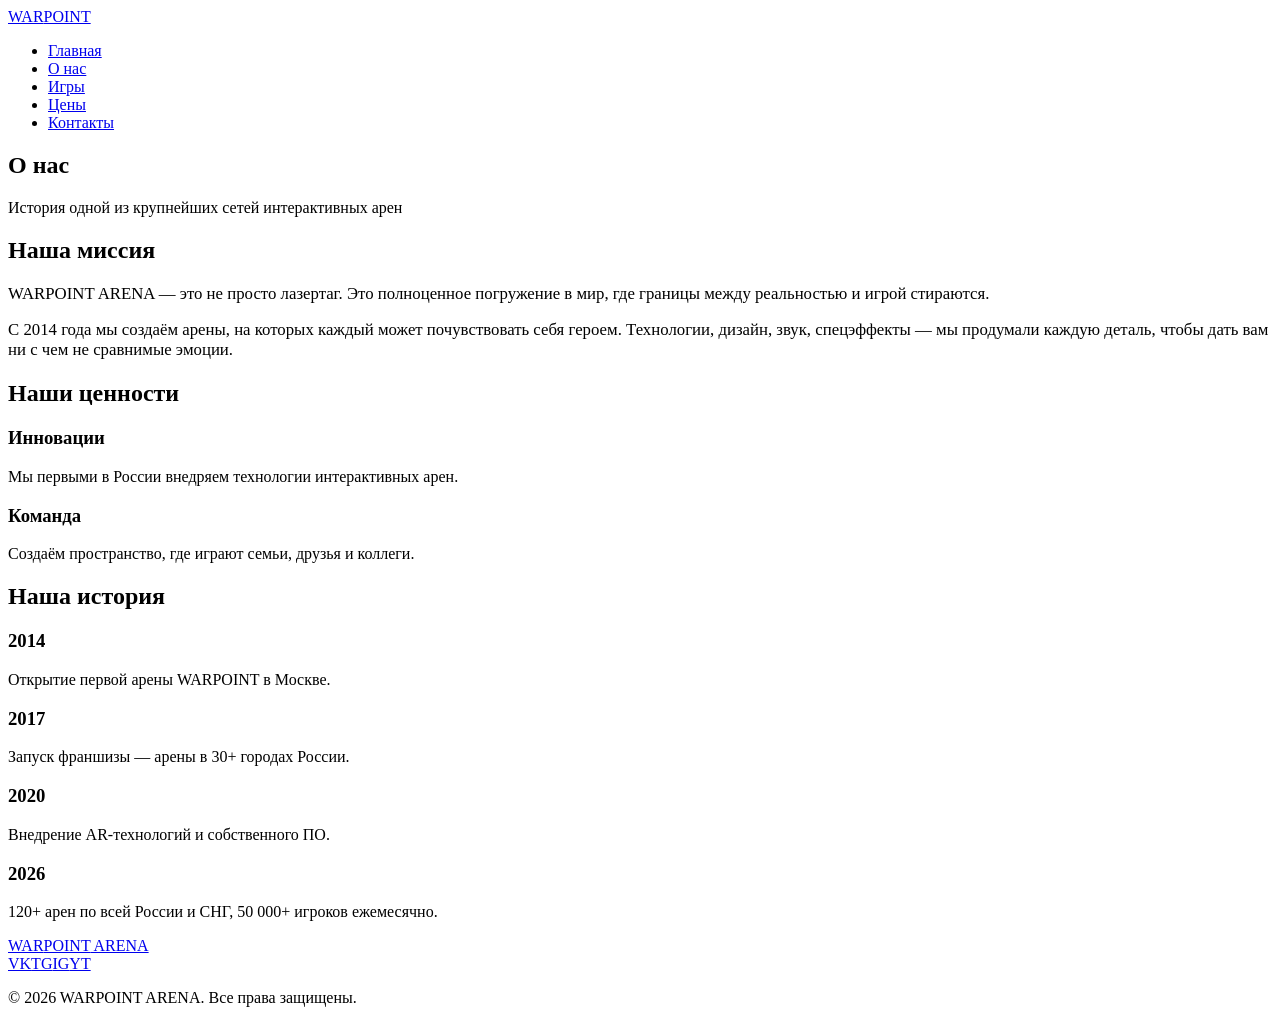
==== about.html @ 6c1cb9da "Add files via upload" ====
<!DOCTYPE html>
<html lang="ru">
<head>
  <meta charset="UTF-8">
  <meta name="viewport" content="width=device-width, initial-scale=1.0">
  <title>О нас — WARPOINT ARENA</title>
  <link href="https://fonts.googleapis.com/css2?family=Orbitron:wght@500;700;900&family=Rajdhani:wght@400;600;700&display=swap" rel="stylesheet">
  <link rel="stylesheet" href="css/style.css">
</head>
<body>

<header>
  <div class="nav-container">
    <a href="index.html" class="logo">WAR<span>POINT</span></a>
    <div class="burger" id="burger"><span></span><span></span><span></span></div>
    <nav>
      <ul id="navList">
        <li><a href="index.html">Главная</a></li>
        <li><a href="about.html" class="active">О нас</a></li>
        <li><a href="games.html">Игры</a></li>
        <li><a href="pricing.html">Цены</a></li>
        <li><a href="contacts.html">Контакты</a></li>
      </ul>
    </nav>
  </div>
</header>

<section class="page-header">
  <h1>О нас</h1>
  <p>История одной из крупнейших сетей интерактивных арен</p>
</section>

<section>
  <div class="container">
    <div class="grid" style="grid-template-columns: 1fr 1fr; gap:3rem; align-items:center;">
      <div>
        <h2>Наша <span class="neon-text">миссия</span></h2>
        <p style="color:var(--text-muted); margin-bottom:1rem; font-size:1.05rem;">
          WARPOINT ARENA — это не просто лазертаг. Это полноценное погружение в мир, где границы между реальностью и игрой стираются.
        </p>
        <p style="color:var(--text-muted); font-size:1.05rem;">
          С 2014 года мы создаём арены, на которых каждый может почувствовать себя героем. Технологии, дизайн, звук, спецэффекты — мы продумали каждую деталь, чтобы дать вам ни с чем не сравнимые эмоции.
        </p>
      </div>
      <div>
        <h2>Наши <span class="neon-pink">ценности</span></h2>
        <div class="card" style="margin-bottom:1rem;">
          <h3> Инновации</h3>
          <p>Мы первыми в России внедряем технологии интерактивных арен.</p>
        </div>
        <div class="card">
          <h3> Команда</h3>
          <p>Создаём пространство, где играют семьи, друзья и коллеги.</p>
        </div>
      </div>
    </div>
  </div>
</section>

<section>
  <div class="container">
    <h2 class="section-title">Наша <span class="neon-text">история</span></h2>
    <div class="grid">
      <div class="card"><h3>2014</h3><p>Открытие первой арены WARPOINT в Москве.</p></div>
      <div class="card"><h3>2017</h3><p>Запуск франшизы — арены в 30+ городах России.</p></div>
      <div class="card"><h3>2020</h3><p>Внедрение AR-технологий и собственного ПО.</p></div>
      <div class="card"><h3>2026</h3><p>120+ арен по всей России и СНГ, 50 000+ игроков ежемесячно.</p></div>
    </div>
  </div>
</section>

<footer>
  <a href="index.html" class="logo">WAR<span>POINT</span> ARENA</a>
  <div class="socials">
    <a href="#">VK</a><a href="#">TG</a><a href="#">IG</a><a href="#">YT</a>
  </div>
  <p class="copyright">© 2026 WARPOINT ARENA. Все права защищены.</p>
</footer>

<script src="js/main.js"></script>
</body>
</html>
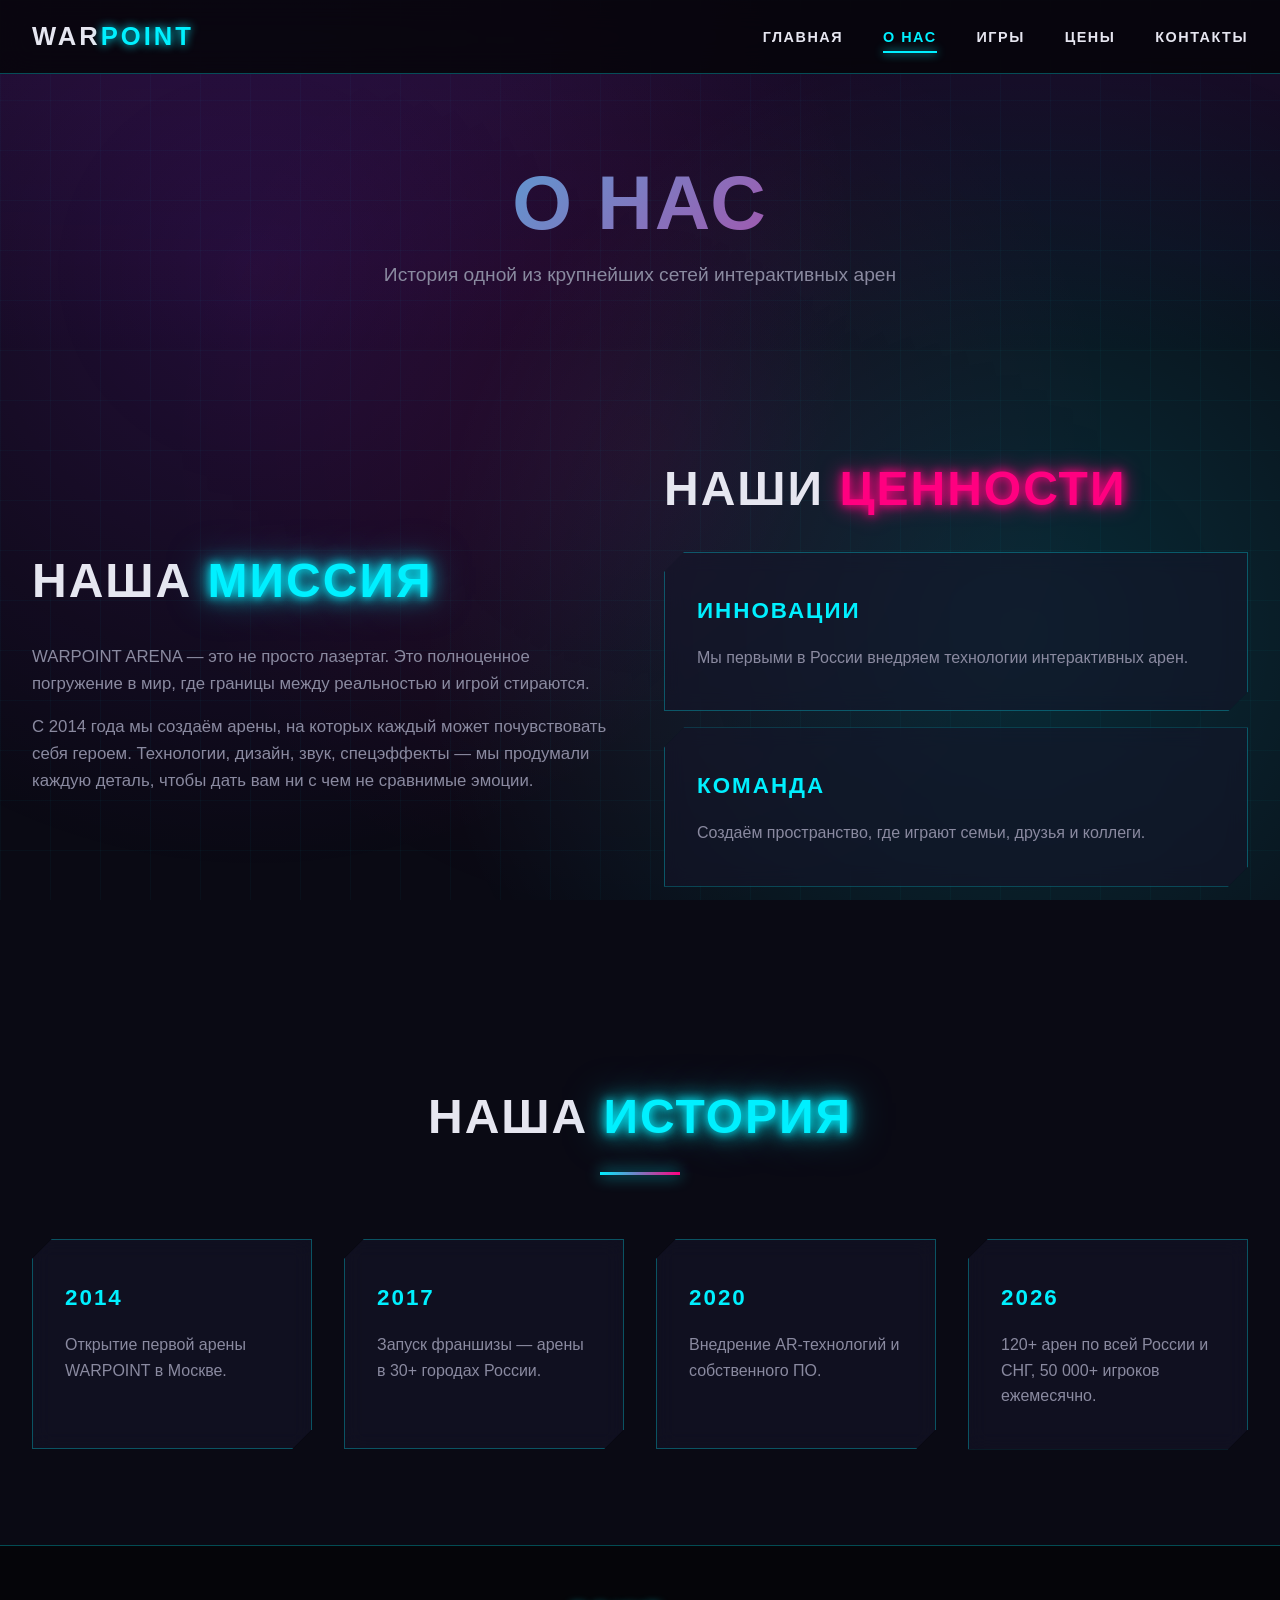
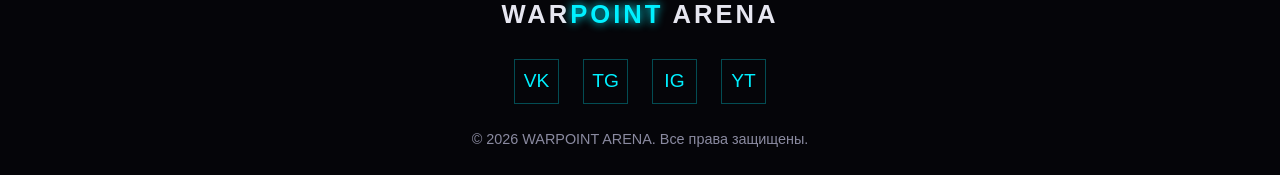
==== commit 7d390ff5: "Update about.html" ====
--- a/about.html
+++ b/about.html
@@ -5,7 +5,7 @@
   <meta name="viewport" content="width=device-width, initial-scale=1.0">
   <title>О нас — WARPOINT ARENA</title>
   <link href="https://fonts.googleapis.com/css2?family=Orbitron:wght@500;700;900&family=Rajdhani:wght@400;600;700&display=swap" rel="stylesheet">
-  <link rel="stylesheet" href="css/style.css">
+  <link rel="stylesheet" href="style.css">
 </head>
 <body>
 
--- a/style.css
+++ b/style.css
@@ -0,0 +1,489 @@
+/* ===== RESET & BASE ===== */
+* { margin: 0; padding: 0; box-sizing: border-box; }
+
+:root {
+  --bg-dark: #0a0a14;
+  --bg-darker: #050509;
+  --neon-cyan: #00f0ff;
+  --neon-pink: #ff0080;
+  --neon-purple: #b026ff;
+  --text-light: #e6e6f0;
+  --text-muted: #8a8aa0;
+  --card-bg: rgba(20, 20, 40, 0.6);
+  --border-glow: rgba(0, 240, 255, 0.3);
+}
+
+html { scroll-behavior: smooth; }
+
+body {
+  font-family: 'Rajdhani', 'Segoe UI', sans-serif;
+  background: var(--bg-dark);
+  color: var(--text-light);
+  line-height: 1.6;
+  overflow-x: hidden;
+  min-height: 100vh;
+}
+
+body::before {
+  content: '';
+  position: fixed;
+  inset: 0;
+  background:
+    radial-gradient(circle at 20% 30%, rgba(176, 38, 255, 0.15), transparent 50%),
+    radial-gradient(circle at 80% 70%, rgba(0, 240, 255, 0.15), transparent 50%),
+    radial-gradient(circle at 50% 50%, rgba(255, 0, 128, 0.08), transparent 60%);
+  z-index: -2;
+  pointer-events: none;
+}
+
+body::after {
+  content: '';
+  position: fixed;
+  inset: 0;
+  background-image:
+    linear-gradient(rgba(0, 240, 255, 0.03) 1px, transparent 1px),
+    linear-gradient(90deg, rgba(0, 240, 255, 0.03) 1px, transparent 1px);
+  background-size: 50px 50px;
+  z-index: -1;
+  pointer-events: none;
+}
+
+/* ===== TYPOGRAPHY ===== */
+h1, h2, h3 {
+  font-family: 'Orbitron', 'Rajdhani', sans-serif;
+  font-weight: 800;
+  letter-spacing: 2px;
+  text-transform: uppercase;
+}
+
+h1 { font-size: clamp(2.5rem, 6vw, 5rem); line-height: 1.1; }
+h2 { font-size: clamp(1.8rem, 4vw, 3rem); margin-bottom: 1.5rem; }
+h3 { font-size: 1.4rem; margin-bottom: 1rem; }
+
+.neon-text {
+  color: var(--neon-cyan);
+  text-shadow:
+    0 0 10px var(--neon-cyan),
+    0 0 20px var(--neon-cyan),
+    0 0 40px rgba(0, 240, 255, 0.5);
+}
+
+.neon-pink {
+  color: var(--neon-pink);
+  text-shadow:
+    0 0 10px var(--neon-pink),
+    0 0 20px var(--neon-pink);
+}
+
+/* ===== HEADER & NAV ===== */
+header {
+  position: fixed;
+  top: 0; left: 0; right: 0;
+  background: rgba(5, 5, 9, 0.85);
+  backdrop-filter: blur(15px);
+  border-bottom: 1px solid var(--border-glow);
+  z-index: 1000;
+  padding: 1rem 0;
+}
+
+.nav-container {
+  max-width: 1400px;
+  margin: 0 auto;
+  padding: 0 2rem;
+  display: flex;
+  justify-content: space-between;
+  align-items: center;
+}
+
+.logo {
+  font-family: 'Orbitron', sans-serif;
+  font-size: 1.6rem;
+  font-weight: 900;
+  letter-spacing: 3px;
+  color: var(--text-light);
+  text-decoration: none;
+}
+.logo span { color: var(--neon-cyan); text-shadow: 0 0 10px var(--neon-cyan); }
+
+nav ul {
+  display: flex;
+  gap: 2.5rem;
+  list-style: none;
+}
+
+nav a {
+  color: var(--text-light);
+  text-decoration: none;
+  font-weight: 600;
+  text-transform: uppercase;
+  letter-spacing: 1.5px;
+  font-size: 0.9rem;
+  position: relative;
+  padding: 0.5rem 0;
+  transition: color 0.3s;
+}
+
+nav a::after {
+  content: '';
+  position: absolute;
+  bottom: 0; left: 0;
+  width: 0; height: 2px;
+  background: var(--neon-cyan);
+  box-shadow: 0 0 10px var(--neon-cyan);
+  transition: width 0.3s;
+}
+
+nav a:hover, nav a.active { color: var(--neon-cyan); }
+nav a:hover::after, nav a.active::after { width: 100%; }
+
+.burger { display: none; cursor: pointer; flex-direction: column; gap: 5px; }
+.burger span { width: 28px; height: 3px; background: var(--neon-cyan); transition: 0.3s; }
+
+/* ===== BUTTONS ===== */
+.btn {
+  display: inline-block;
+  padding: 1rem 2.5rem;
+  background: transparent;
+  color: var(--neon-cyan);
+  border: 2px solid var(--neon-cyan);
+  text-decoration: none;
+  font-weight: 700;
+  text-transform: uppercase;
+  letter-spacing: 2px;
+  font-size: 0.95rem;
+  cursor: pointer;
+  position: relative;
+  overflow: hidden;
+  transition: all 0.3s;
+  clip-path: polygon(10px 0, 100% 0, calc(100% - 10px) 100%, 0 100%);
+}
+
+.btn::before {
+  content: '';
+  position: absolute;
+  inset: 0;
+  background: var(--neon-cyan);
+  transform: translateX(-100%);
+  transition: transform 0.3s;
+  z-index: -1;
+}
+
+.btn:hover {
+  color: var(--bg-darker);
+  box-shadow: 0 0 30px var(--neon-cyan);
+}
+.btn:hover::before { transform: translateX(0); }
+
+.btn-pink {
+  color: var(--neon-pink);
+  border-color: var(--neon-pink);
+}
+.btn-pink::before { background: var(--neon-pink); }
+.btn-pink:hover { box-shadow: 0 0 30px var(--neon-pink); }
+
+/* ===== HERO ===== */
+.hero {
+  min-height: 100vh;
+  display: flex;
+  align-items: center;
+  justify-content: center;
+  text-align: center;
+  padding: 8rem 2rem 4rem;
+  position: relative;
+}
+
+.hero-content { max-width: 900px; z-index: 2; }
+
+.hero h1 {
+  margin-bottom: 1.5rem;
+  background: linear-gradient(135deg, var(--neon-cyan), var(--neon-purple), var(--neon-pink));
+  -webkit-background-clip: text;
+  background-clip: text;
+  -webkit-text-fill-color: transparent;
+  animation: glow-pulse 3s ease-in-out infinite;
+}
+
+@keyframes glow-pulse {
+  0%, 100% { filter: drop-shadow(0 0 20px rgba(0, 240, 255, 0.5)); }
+  50% { filter: drop-shadow(0 0 40px rgba(176, 38, 255, 0.7)); }
+}
+
+.hero p {
+  font-size: 1.3rem;
+  color: var(--text-muted);
+  margin-bottom: 2.5rem;
+  max-width: 600px;
+  margin-left: auto;
+  margin-right: auto;
+}
+
+.hero-buttons { display: flex; gap: 1.5rem; justify-content: center; flex-wrap: wrap; }
+
+/* ===== SECTIONS ===== */
+section { padding: 6rem 2rem; position: relative; }
+
+.container { max-width: 1300px; margin: 0 auto; }
+
+.section-title {
+  text-align: center;
+  margin-bottom: 4rem;
+  position: relative;
+}
+
+.section-title::after {
+  content: '';
+  display: block;
+  width: 80px;
+  height: 3px;
+  background: linear-gradient(90deg, var(--neon-cyan), var(--neon-pink));
+  margin: 1rem auto 0;
+  box-shadow: 0 0 15px var(--neon-cyan);
+}
+
+/* ===== CARDS GRID ===== */
+.grid {
+  display: grid;
+  grid-template-columns: repeat(auto-fit, minmax(280px, 1fr));
+  gap: 2rem;
+}
+
+.card {
+  background: var(--card-bg);
+  backdrop-filter: blur(10px);
+  border: 1px solid var(--border-glow);
+  padding: 2.5rem 2rem;
+  position: relative;
+  overflow: hidden;
+  transition: all 0.4s;
+  clip-path: polygon(20px 0, 100% 0, 100% calc(100% - 20px), calc(100% - 20px) 100%, 0 100%, 0 20px);
+}
+
+.card::before {
+  content: '';
+  position: absolute;
+  top: 0; left: -100%;
+  width: 100%; height: 3px;
+  background: linear-gradient(90deg, transparent, var(--neon-cyan), transparent);
+  transition: left 0.6s;
+}
+
+.card:hover {
+  transform: translateY(-8px);
+  border-color: var(--neon-cyan);
+  box-shadow: 0 10px 40px rgba(0, 240, 255, 0.2);
+}
+.card:hover::before { left: 100%; }
+
+.card .icon {
+  font-size: 3rem;
+  margin-bottom: 1rem;
+  display: inline-block;
+  filter: drop-shadow(0 0 10px var(--neon-cyan));
+}
+
+.card h3 { color: var(--neon-cyan); }
+.card p { color: var(--text-muted); }
+
+/* ===== STATS ===== */
+.stats {
+  display: grid;
+  grid-template-columns: repeat(auto-fit, minmax(180px, 1fr));
+  gap: 2rem;
+  text-align: center;
+}
+
+.stat-num {
+  font-family: 'Orbitron', sans-serif;
+  font-size: 3.5rem;
+  font-weight: 900;
+  color: var(--neon-cyan);
+  text-shadow: 0 0 20px var(--neon-cyan);
+  display: block;
+}
+
+.stat-label {
+  text-transform: uppercase;
+  letter-spacing: 2px;
+  color: var(--text-muted);
+  font-size: 0.9rem;
+  margin-top: 0.5rem;
+}
+
+/* ===== PRICING ===== */
+.pricing-grid {
+  display: grid;
+  grid-template-columns: repeat(auto-fit, minmax(280px, 1fr));
+  gap: 2rem;
+}
+
+.price-card {
+  background: var(--card-bg);
+  border: 1px solid var(--border-glow);
+  padding: 3rem 2rem;
+  text-align: center;
+  position: relative;
+  transition: all 0.4s;
+  clip-path: polygon(20px 0, 100% 0, 100% calc(100% - 20px), calc(100% - 20px) 100%, 0 100%, 0 20px);
+}
+
+.price-card.featured {
+  border-color: var(--neon-pink);
+  transform: scale(1.05);
+}
+
+.price-card.featured::before {
+  content: 'POPULAR';
+  position: absolute;
+  top: 20px;
+  right: -35px;
+  background: var(--neon-pink);
+  color: #fff;
+  padding: 0.3rem 3rem;
+  font-size: 0.8rem;
+  font-weight: 800;
+  transform: rotate(45deg);
+  letter-spacing: 2px;
+}
+
+.price-card:hover {
+  border-color: var(--neon-cyan);
+  box-shadow: 0 0 40px rgba(0, 240, 255, 0.3);
+}
+
+.price {
+  font-family: 'Orbitron', sans-serif;
+  font-size: 3rem;
+  font-weight: 900;
+  color: var(--neon-cyan);
+  margin: 1.5rem 0;
+}
+.price-card.featured .price { color: var(--neon-pink); }
+.price small { font-size: 1rem; color: var(--text-muted); }
+
+.price-card ul {
+  list-style: none;
+  margin: 2rem 0;
+  text-align: left;
+}
+
+.price-card li {
+  padding: 0.7rem 0;
+  border-bottom: 1px solid rgba(255,255,255,0.05);
+  color: var(--text-muted);
+}
+
+.price-card li::before {
+  content: '▸ ';
+  color: var(--neon-cyan);
+  font-weight: bold;
+}
+
+/* ===== CONTACT FORM ===== */
+.contact-wrapper {
+  display: grid;
+  grid-template-columns: 1fr 1fr;
+  gap: 4rem;
+  align-items: start;
+}
+
+.contact-info p {
+  margin-bottom: 1.5rem;
+  font-size: 1.1rem;
+}
+
+.contact-info strong {
+  color: var(--neon-cyan);
+  display: block;
+  text-transform: uppercase;
+  letter-spacing: 2px;
+  font-size: 0.9rem;
+  margin-bottom: 0.3rem;
+}
+
+form { display: flex; flex-direction: column; gap: 1.2rem; }
+
+input, textarea {
+  background: rgba(10, 10, 20, 0.8);
+  border: 1px solid var(--border-glow);
+  color: var(--text-light);
+  padding: 1rem 1.2rem;
+  font-family: inherit;
+  font-size: 1rem;
+  transition: all 0.3s;
+}
+
+input:focus, textarea:focus {
+  outline: none;
+  border-color: var(--neon-cyan);
+  box-shadow: 0 0 15px rgba(0, 240, 255, 0.3);
+}
+
+textarea { resize: vertical; min-height: 140px; }
+
+/* ===== FOOTER ===== */
+footer {
+  background: var(--bg-darker);
+  padding: 3rem 2rem 1.5rem;
+  border-top: 1px solid var(--border-glow);
+  text-align: center;
+}
+
+.socials {
+  display: flex;
+  justify-content: center;
+  gap: 1.5rem;
+  margin: 1.5rem 0;
+}
+
+.socials a {
+  width: 45px; height: 45px;
+  display: flex; align-items: center; justify-content: center;
+  border: 1px solid var(--border-glow);
+  color: var(--neon-cyan);
+  text-decoration: none;
+  font-size: 1.2rem;
+  transition: all 0.3s;
+}
+
+.socials a:hover {
+  background: var(--neon-cyan);
+  color: var(--bg-darker);
+  box-shadow: 0 0 20px var(--neon-cyan);
+}
+
+.copyright { color: var(--text-muted); font-size: 0.9rem; margin-top: 1rem; }
+
+/* ===== PAGE HEADER ===== */
+.page-header {
+  padding: 10rem 2rem 4rem;
+  text-align: center;
+  background: linear-gradient(180deg, rgba(176, 38, 255, 0.1), transparent);
+}
+
+.page-header h1 {
+  background: linear-gradient(135deg, var(--neon-cyan), var(--neon-pink));
+  -webkit-background-clip: text;
+  background-clip: text;
+  -webkit-text-fill-color: transparent;
+}
+
+.page-header p { color: var(--text-muted); font-size: 1.2rem; margin-top: 1rem; }
+
+/* ===== RESPONSIVE ===== */
+@media (max-width: 768px) {
+  nav ul {
+    position: fixed;
+    top: 70px; left: 0; right: 0;
+    background: rgba(5, 5, 9, 0.98);
+    flex-direction: column;
+    padding: 2rem;
+    gap: 1.5rem;
+    transform: translateY(-150%);
+    transition: transform 0.4s;
+  }
+  nav ul.open { transform: translateY(0); }
+  .burger { display: flex; }
+  .contact-wrapper { grid-template-columns: 1fr; gap: 2rem; }
+  .price-card.featured { transform: scale(1); }
+  section { padding: 4rem 1.5rem; }
+}
